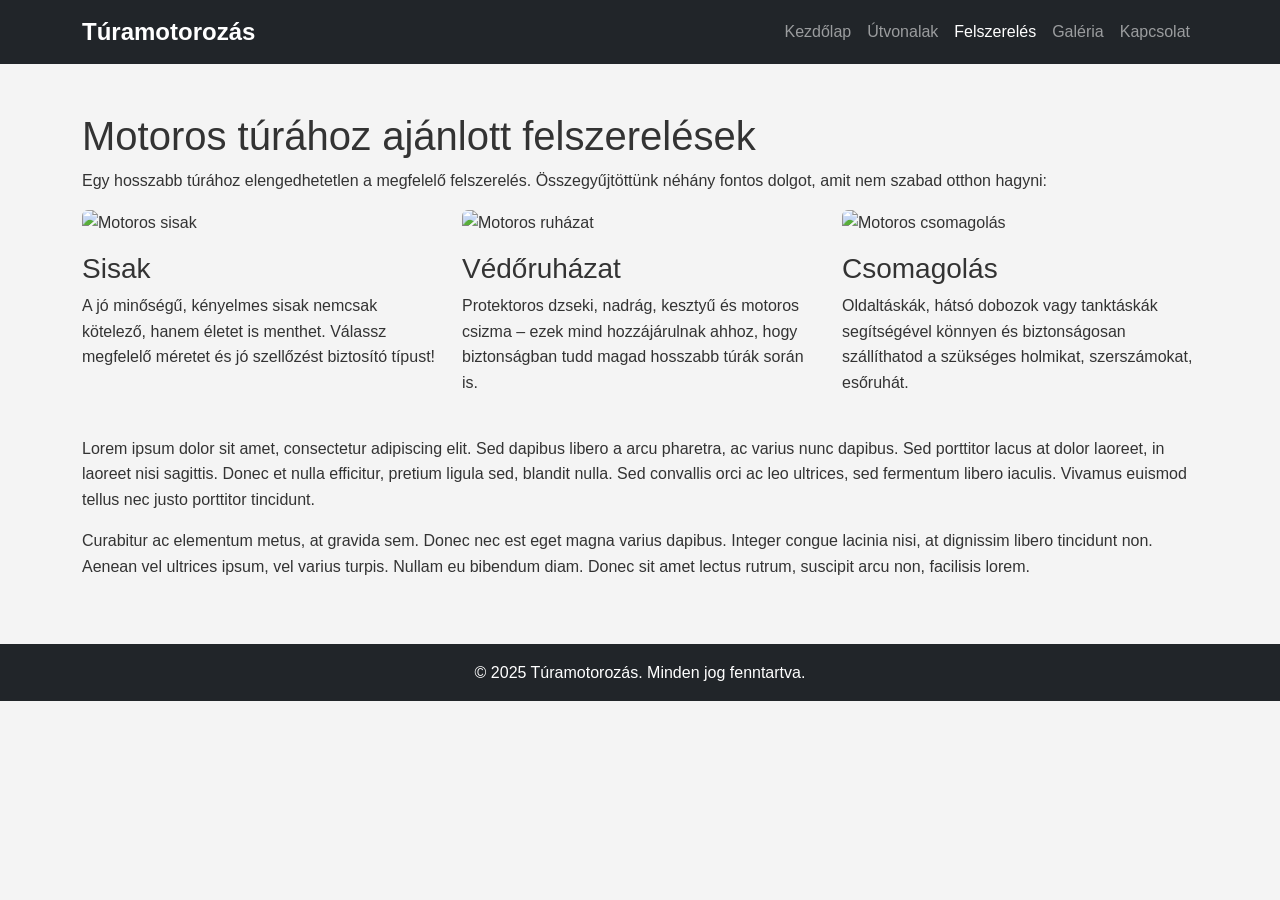
==== felszereles.html @ 1240a507 "alapoldalak" ====
<!DOCTYPE html>
<html lang="hu">
<head>
  <meta charset="UTF-8">
  <meta name="viewport" content="width=device-width, initial-scale=1.0">
  <title>Túramotorozás - Kezdőlap</title>
  <link href="https://cdn.jsdelivr.net/npm/bootstrap@5.3.0/dist/css/bootstrap.min.css" rel="stylesheet">
  <link rel="stylesheet" href="style.css">
</head>
<body>
  <!-- Felső menü -->
  <nav class="navbar navbar-expand-lg navbar-dark bg-dark sticky-top">
    <div class="container">
      <a class="navbar-brand" href="index.html">Túramotorozás</a>
      <button class="navbar-toggler" type="button" data-bs-toggle="collapse" data-bs-target="#navbarNav">
        <span class="navbar-toggler-icon"></span>
      </button>
      <div class="collapse navbar-collapse" id="navbarNav">
        <ul class="navbar-nav ms-auto">
          <li class="nav-item"><a class="nav-link" href="index.html">Kezdőlap</a></li>
          <li class="nav-item"><a class="nav-link" href="utvonalak.html">Útvonalak</a></li>
          <li class="nav-item"><a class="nav-link active" href="felszereles.html">Felszerelés</a></li>
          <li class="nav-item"><a class="nav-link" href="galeria.html">Galéria</a></li>
          <li class="nav-item"><a class="nav-link" href="kapcsolat.html">Kapcsolat</a></li>
        </ul>
      </div>
    </div>
  </nav>

  <div class="container mt-5">
    <h1>Motoros túrához ajánlott felszerelések</h1>
    <p>Egy hosszabb túrához elengedhetetlen a megfelelő felszerelés. Összegyűjtöttünk néhány fontos dolgot, amit nem szabad otthon hagyni:</p>

    <div class="row">
      <div class="col-md-4">
        <img src="images/sisak.jpg" class="img-fluid rounded mb-3" alt="Motoros sisak">
        <h3>Sisak</h3>
        <p>A jó minőségű, kényelmes sisak nemcsak kötelező, hanem életet is menthet. Válassz megfelelő méretet és jó szellőzést biztosító típust!</p>
      </div>
      <div class="col-md-4">
        <img src="images/ruhazat.jpg" class="img-fluid rounded mb-3" alt="Motoros ruházat">
        <h3>Védőruházat</h3>
        <p>Protektoros dzseki, nadrág, kesztyű és motoros csizma – ezek mind hozzájárulnak ahhoz, hogy biztonságban tudd magad hosszabb túrák során is.</p>
      </div>
      <div class="col-md-4">
        <img src="images/csomagolas.jpg" class="img-fluid rounded mb-3" alt="Motoros csomagolás">
        <h3>Csomagolás</h3>
        <p>Oldaltáskák, hátsó dobozok vagy tanktáskák segítségével könnyen és biztonságosan szállíthatod a szükséges holmikat, szerszámokat, esőruhát.</p>
      </div>
    </div>

    <div class="row mt-4">
      <p>Lorem ipsum dolor sit amet, consectetur adipiscing elit. Sed dapibus libero a arcu pharetra, ac varius nunc dapibus. Sed porttitor lacus at dolor laoreet, in laoreet nisi sagittis. Donec et nulla efficitur, pretium ligula sed, blandit nulla. Sed convallis orci ac leo ultrices, sed fermentum libero iaculis. Vivamus euismod tellus nec justo porttitor tincidunt.</p>
      <p>Curabitur ac elementum metus, at gravida sem. Donec nec est eget magna varius dapibus. Integer congue lacinia nisi, at dignissim libero tincidunt non. Aenean vel ultrices ipsum, vel varius turpis. Nullam eu bibendum diam. Donec sit amet lectus rutrum, suscipit arcu non, facilisis lorem.</p>
    </div>
  </div>

  <footer class="bg-dark text-white text-center p-3 mt-5">
    <p>&copy; 2025 Túramotorozás. Minden jog fenntartva.</p>
  </footer>

  <script src="https://cdn.jsdelivr.net/npm/bootstrap@5.3.0/dist/js/bootstrap.bundle.min.js"></script>
</body>
</html>
---- style.css ----
/* Alap stílusok */
body {
    font-family: Arial, sans-serif;
    background-color: #f4f4f4;
    color: #333;
    line-height: 1.6;
  }
  
  .navbar {
    margin-bottom: 30px;
  }
  
  .navbar-brand {
    font-weight: bold;
    font-size: 1.5rem;
  }
  
  footer {
    background-color: #343a40;
    color: white;
    padding: 10px 0;
  }
  
  footer p {
    margin: 0;
  }
  
  /* Képek megjelenése */
  .img-fluid {
    max-width: 100%;
    height: auto;
  }
  
  /* Formázás */
  form .form-control {
    border-radius: 0;
    border: 2px solid #ccc;
    transition: border-color 0.3s ease;
  }
  
  form .form-control:focus {
    border-color: #007bff;
  }
  
  form .btn-primary {
    background-color: #007bff;
    border: none;
    padding: 10px 20px;
    font-size: 1rem;
    cursor: pointer;
    transition: background-color 0.3s ease;
  }
  
  form .btn-primary:hover {
    background-color: #0056b3;
  }
  
  .alert {
    margin-top: 20px;
  }
  
  .alert-success {
    background-color: #28a745;
    color: white;
  }
  
  .alert-danger {
    background-color: #dc3545;
    color: white;
  }
  
  /* Egyedi margó a szövegekhez */
  .mt-5 {
    margin-top: 3rem;
  }
  
  .mt-4 {
    margin-top: 2rem;
  }
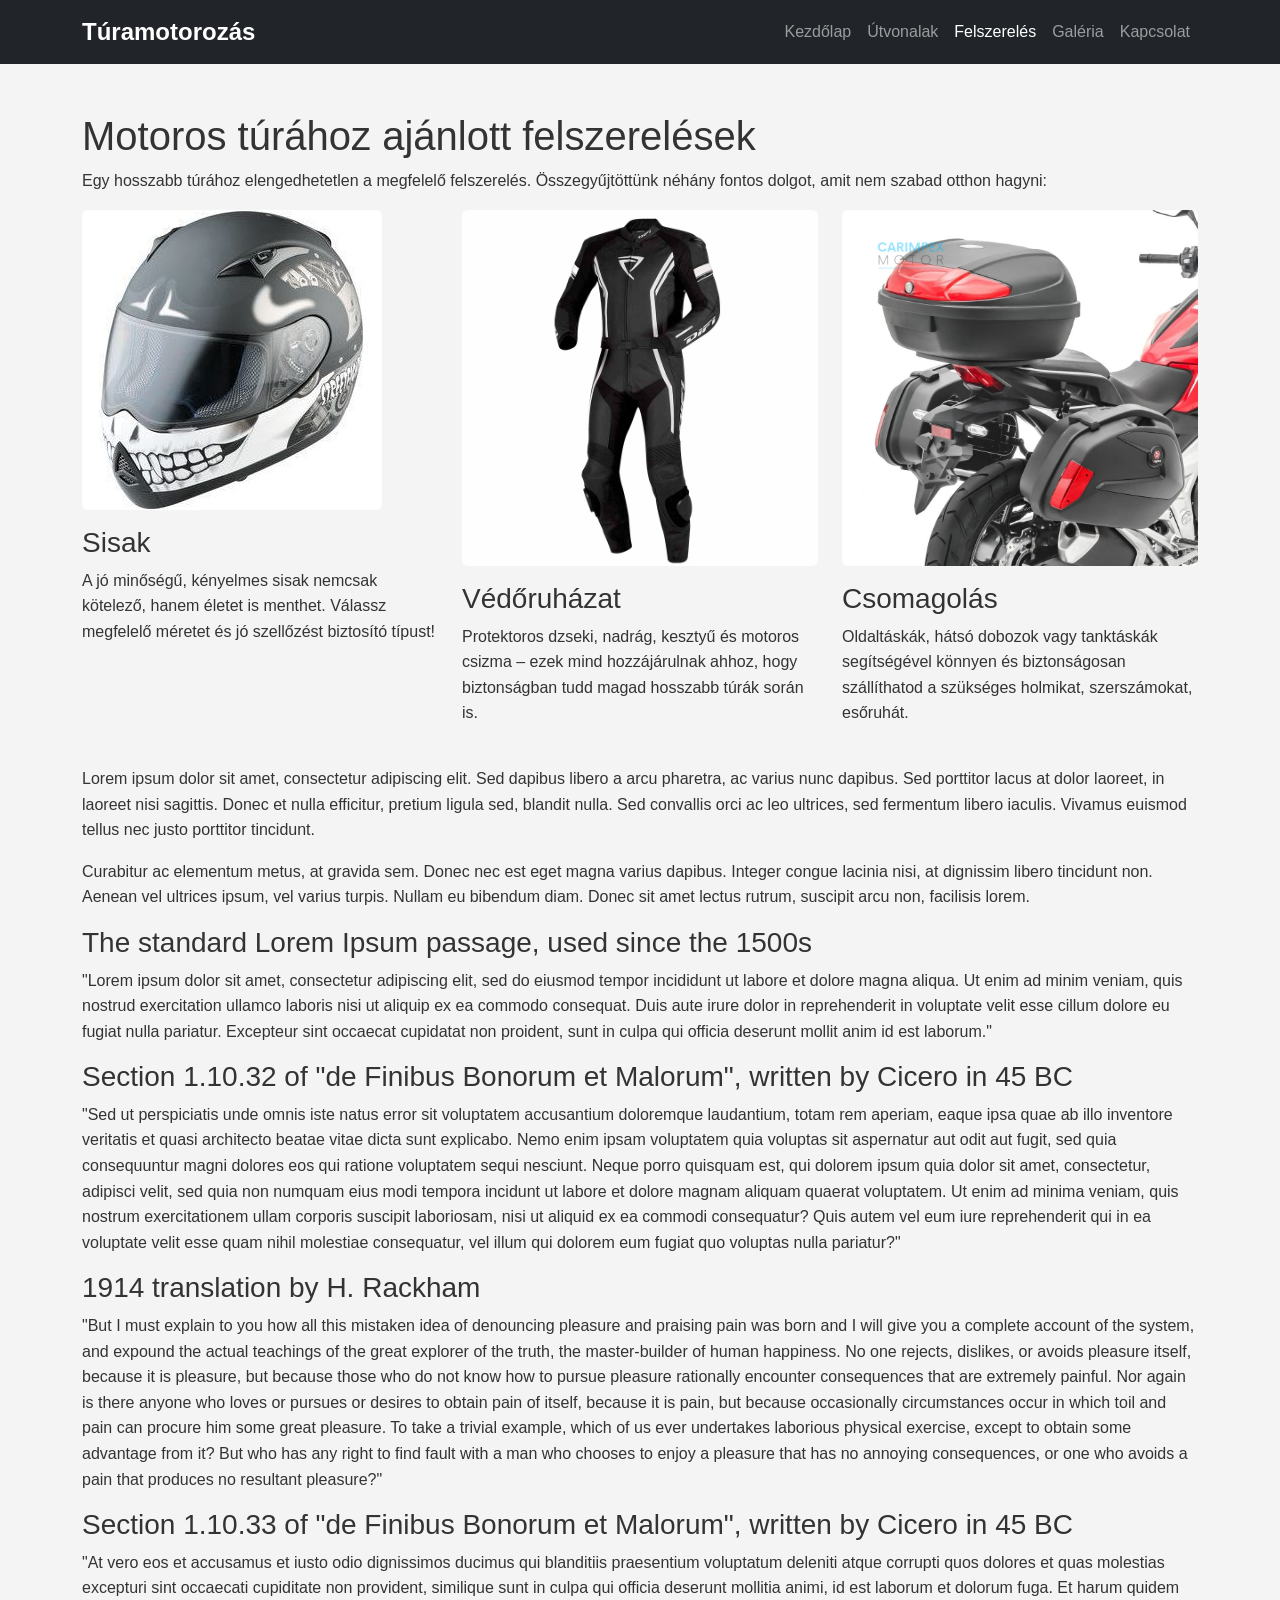
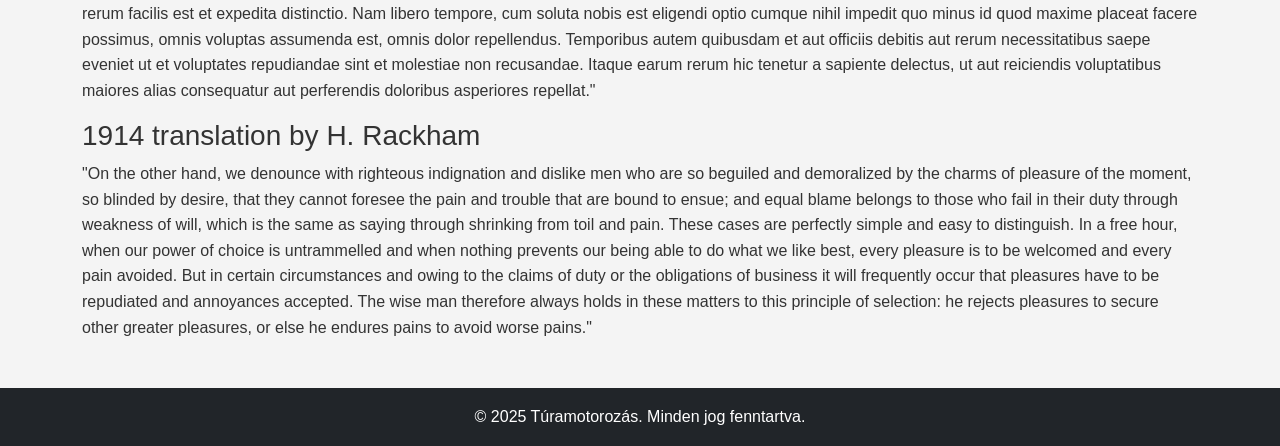
==== commit 0314cb9a: "kepek" ====
--- a/felszereles.html
+++ b/felszereles.html
@@ -33,17 +33,17 @@
 
     <div class="row">
       <div class="col-md-4">
-        <img src="images/sisak.jpg" class="img-fluid rounded mb-3" alt="Motoros sisak">
+        <img src="img/sisak.jpg" class="img-fluid rounded mb-3" alt="Motoros sisak">
         <h3>Sisak</h3>
         <p>A jó minőségű, kényelmes sisak nemcsak kötelező, hanem életet is menthet. Válassz megfelelő méretet és jó szellőzést biztosító típust!</p>
       </div>
       <div class="col-md-4">
-        <img src="images/ruhazat.jpg" class="img-fluid rounded mb-3" alt="Motoros ruházat">
+        <img src="img/ruhazat.jpg" class="img-fluid rounded mb-3" alt="Motoros ruházat">
         <h3>Védőruházat</h3>
         <p>Protektoros dzseki, nadrág, kesztyű és motoros csizma – ezek mind hozzájárulnak ahhoz, hogy biztonságban tudd magad hosszabb túrák során is.</p>
       </div>
       <div class="col-md-4">
-        <img src="images/csomagolas.jpg" class="img-fluid rounded mb-3" alt="Motoros csomagolás">
+        <img src="img/csomagolas.jpg" class="img-fluid rounded mb-3" alt="Motoros csomagolás">
         <h3>Csomagolás</h3>
         <p>Oldaltáskák, hátsó dobozok vagy tanktáskák segítségével könnyen és biztonságosan szállíthatod a szükséges holmikat, szerszámokat, esőruhát.</p>
       </div>
@@ -53,6 +53,18 @@
       <p>Lorem ipsum dolor sit amet, consectetur adipiscing elit. Sed dapibus libero a arcu pharetra, ac varius nunc dapibus. Sed porttitor lacus at dolor laoreet, in laoreet nisi sagittis. Donec et nulla efficitur, pretium ligula sed, blandit nulla. Sed convallis orci ac leo ultrices, sed fermentum libero iaculis. Vivamus euismod tellus nec justo porttitor tincidunt.</p>
       <p>Curabitur ac elementum metus, at gravida sem. Donec nec est eget magna varius dapibus. Integer congue lacinia nisi, at dignissim libero tincidunt non. Aenean vel ultrices ipsum, vel varius turpis. Nullam eu bibendum diam. Donec sit amet lectus rutrum, suscipit arcu non, facilisis lorem.</p>
     </div>
+    <section>
+        <div id="Translation">
+    
+        <h3>The standard Lorem Ipsum passage, used since the 1500s</h3><p>"Lorem ipsum dolor sit amet, consectetur adipiscing elit, sed do eiusmod tempor incididunt ut labore et dolore magna aliqua. Ut enim ad minim veniam, quis nostrud exercitation ullamco laboris nisi ut aliquip ex ea commodo consequat. Duis aute irure dolor in reprehenderit in voluptate velit esse cillum dolore eu fugiat nulla pariatur. Excepteur sint occaecat cupidatat non proident, sunt in culpa qui officia deserunt mollit anim id est laborum."</p><h3>Section 1.10.32 of "de Finibus Bonorum et Malorum", written by Cicero in 45 BC</h3><p>"Sed ut perspiciatis unde omnis iste natus error sit voluptatem accusantium doloremque laudantium, totam rem aperiam, eaque ipsa quae ab illo inventore veritatis et quasi architecto beatae vitae dicta sunt explicabo. Nemo enim ipsam voluptatem quia voluptas sit aspernatur aut odit aut fugit, sed quia consequuntur magni dolores eos qui ratione voluptatem sequi nesciunt. Neque porro quisquam est, qui dolorem ipsum quia dolor sit amet, consectetur, adipisci velit, sed quia non numquam eius modi tempora incidunt ut labore et dolore magnam aliquam quaerat voluptatem. Ut enim ad minima veniam, quis nostrum exercitationem ullam corporis suscipit laboriosam, nisi ut aliquid ex ea commodi consequatur? Quis autem vel eum iure reprehenderit qui in ea voluptate velit esse quam nihil molestiae consequatur, vel illum qui dolorem eum fugiat quo voluptas nulla pariatur?"</p>
+        <h3>1914 translation by H. Rackham</h3>
+        <p>"But I must explain to you how all this mistaken idea of denouncing pleasure and praising pain was born and I will give you a complete account of the system, and expound the actual teachings of the great explorer of the truth, the master-builder of human happiness. No one rejects, dislikes, or avoids pleasure itself, because it is pleasure, but because those who do not know how to pursue pleasure rationally encounter consequences that are extremely painful. Nor again is there anyone who loves or pursues or desires to obtain pain of itself, because it is pain, but because occasionally circumstances occur in which toil and pain can procure him some great pleasure. To take a trivial example, which of us ever undertakes laborious physical exercise, except to obtain some advantage from it? But who has any right to find fault with a man who chooses to enjoy a pleasure that has no annoying consequences, or one who avoids a pain that produces no resultant pleasure?"</p>
+        <h3>Section 1.10.33 of "de Finibus Bonorum et Malorum", written by Cicero in 45 BC</h3>
+        <p>"At vero eos et accusamus et iusto odio dignissimos ducimus qui blanditiis praesentium voluptatum deleniti atque corrupti quos dolores et quas molestias excepturi sint occaecati cupiditate non provident, similique sunt in culpa qui officia deserunt mollitia animi, id est laborum et dolorum fuga. Et harum quidem rerum facilis est et expedita distinctio. Nam libero tempore, cum soluta nobis est eligendi optio cumque nihil impedit quo minus id quod maxime placeat facere possimus, omnis voluptas assumenda est, omnis dolor repellendus. Temporibus autem quibusdam et aut officiis debitis aut rerum necessitatibus saepe eveniet ut et voluptates repudiandae sint et molestiae non recusandae. Itaque earum rerum hic tenetur a sapiente delectus, ut aut reiciendis voluptatibus maiores alias consequatur aut perferendis doloribus asperiores repellat."</p>
+        <h3>1914 translation by H. Rackham</h3>
+        <p>"On the other hand, we denounce with righteous indignation and dislike men who are so beguiled and demoralized by the charms of pleasure of the moment, so blinded by desire, that they cannot foresee the pain and trouble that are bound to ensue; and equal blame belongs to those who fail in their duty through weakness of will, which is the same as saying through shrinking from toil and pain. These cases are perfectly simple and easy to distinguish. In a free hour, when our power of choice is untrammelled and when nothing prevents our being able to do what we like best, every pleasure is to be welcomed and every pain avoided. But in certain circumstances and owing to the claims of duty or the obligations of business it will frequently occur that pleasures have to be repudiated and annoyances accepted. The wise man therefore always holds in these matters to this principle of selection: he rejects pleasures to secure other greater pleasures, or else he endures pains to avoid worse pains."</p>
+        </div>
+        </section>
   </div>
 
   <footer class="bg-dark text-white text-center p-3 mt-5">
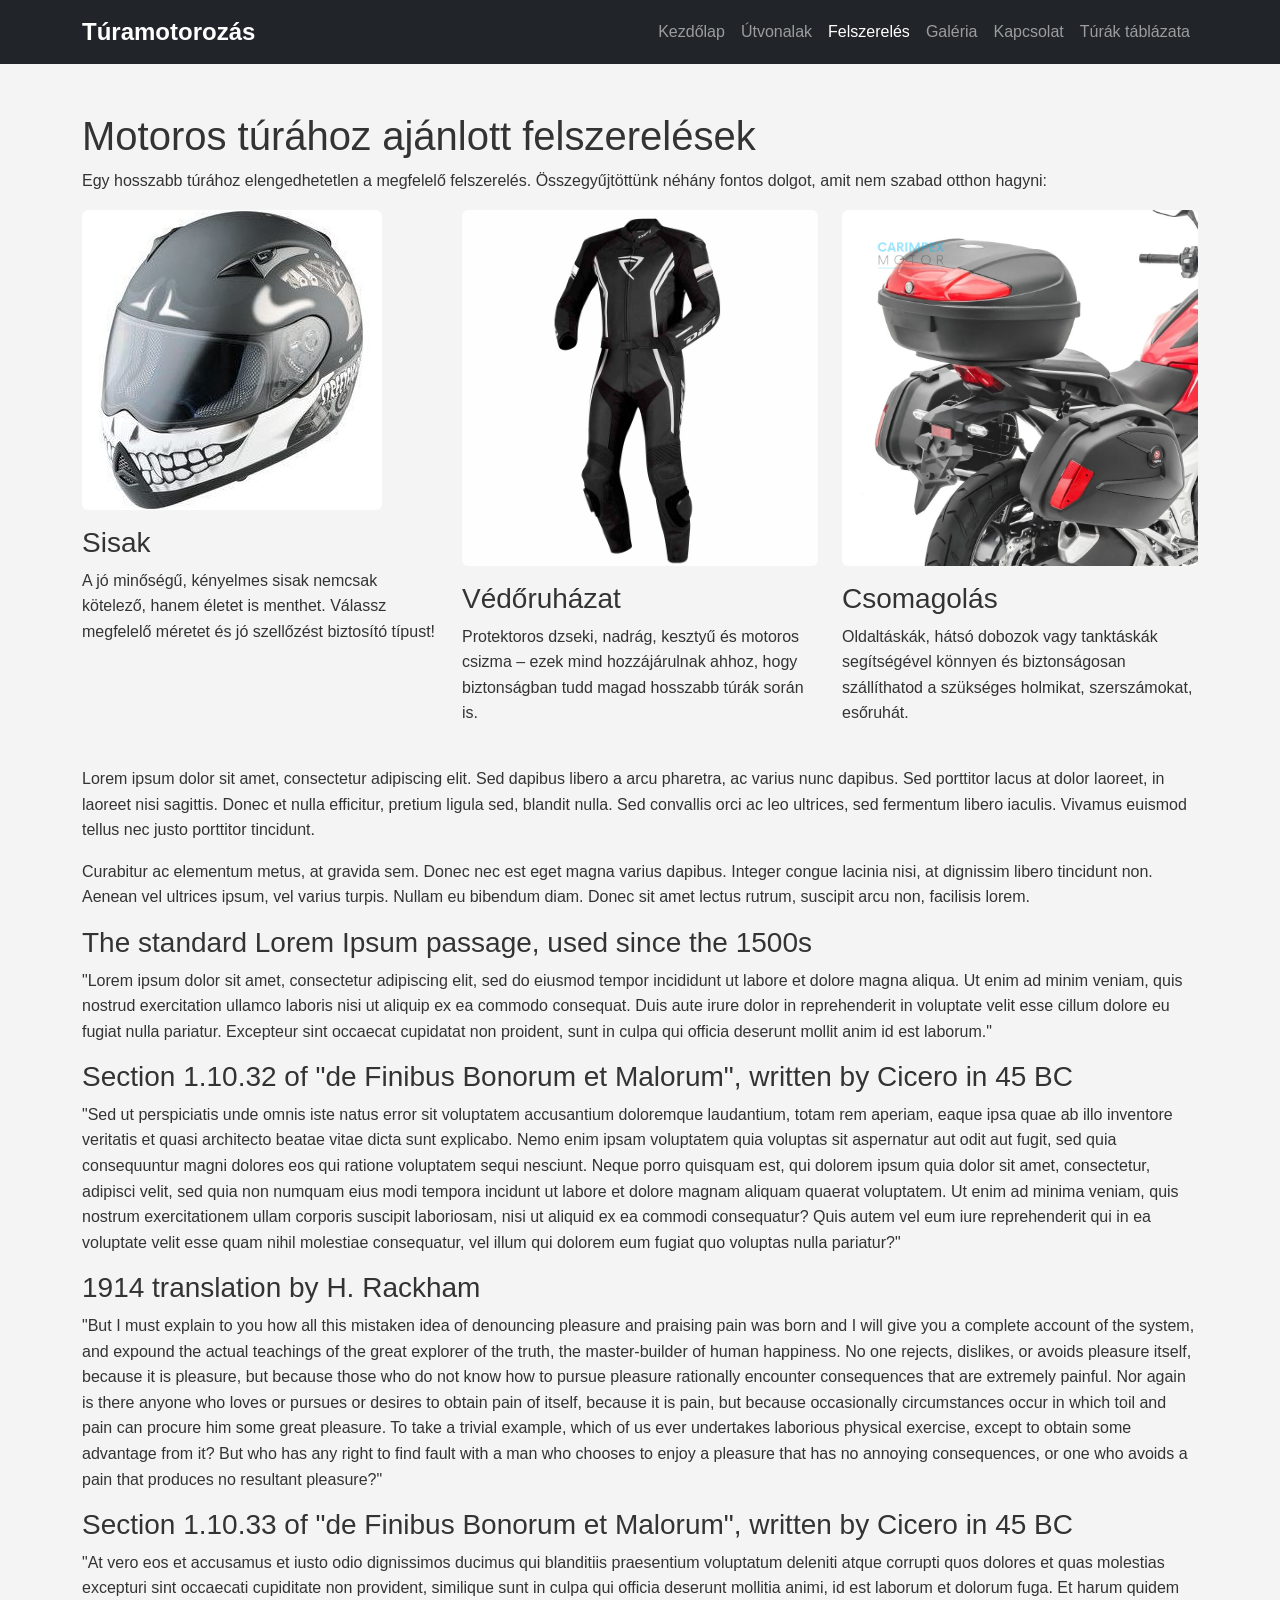
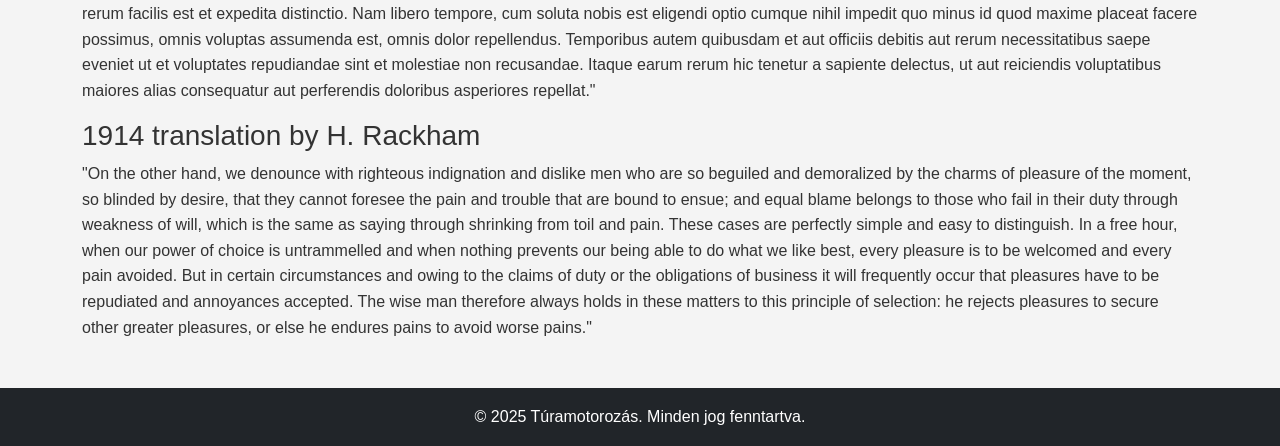
==== commit 631d4c7b: "táblázattal" ====
--- a/felszereles.html
+++ b/felszereles.html
@@ -22,6 +22,7 @@
           <li class="nav-item"><a class="nav-link active" href="felszereles.html">Felszerelés</a></li>
           <li class="nav-item"><a class="nav-link" href="galeria.html">Galéria</a></li>
           <li class="nav-item"><a class="nav-link" href="kapcsolat.html">Kapcsolat</a></li>
+          <li class="nav-item"><a class="nav-link" href="tablazat.html">Túrák táblázata</a></li>
         </ul>
       </div>
     </div>
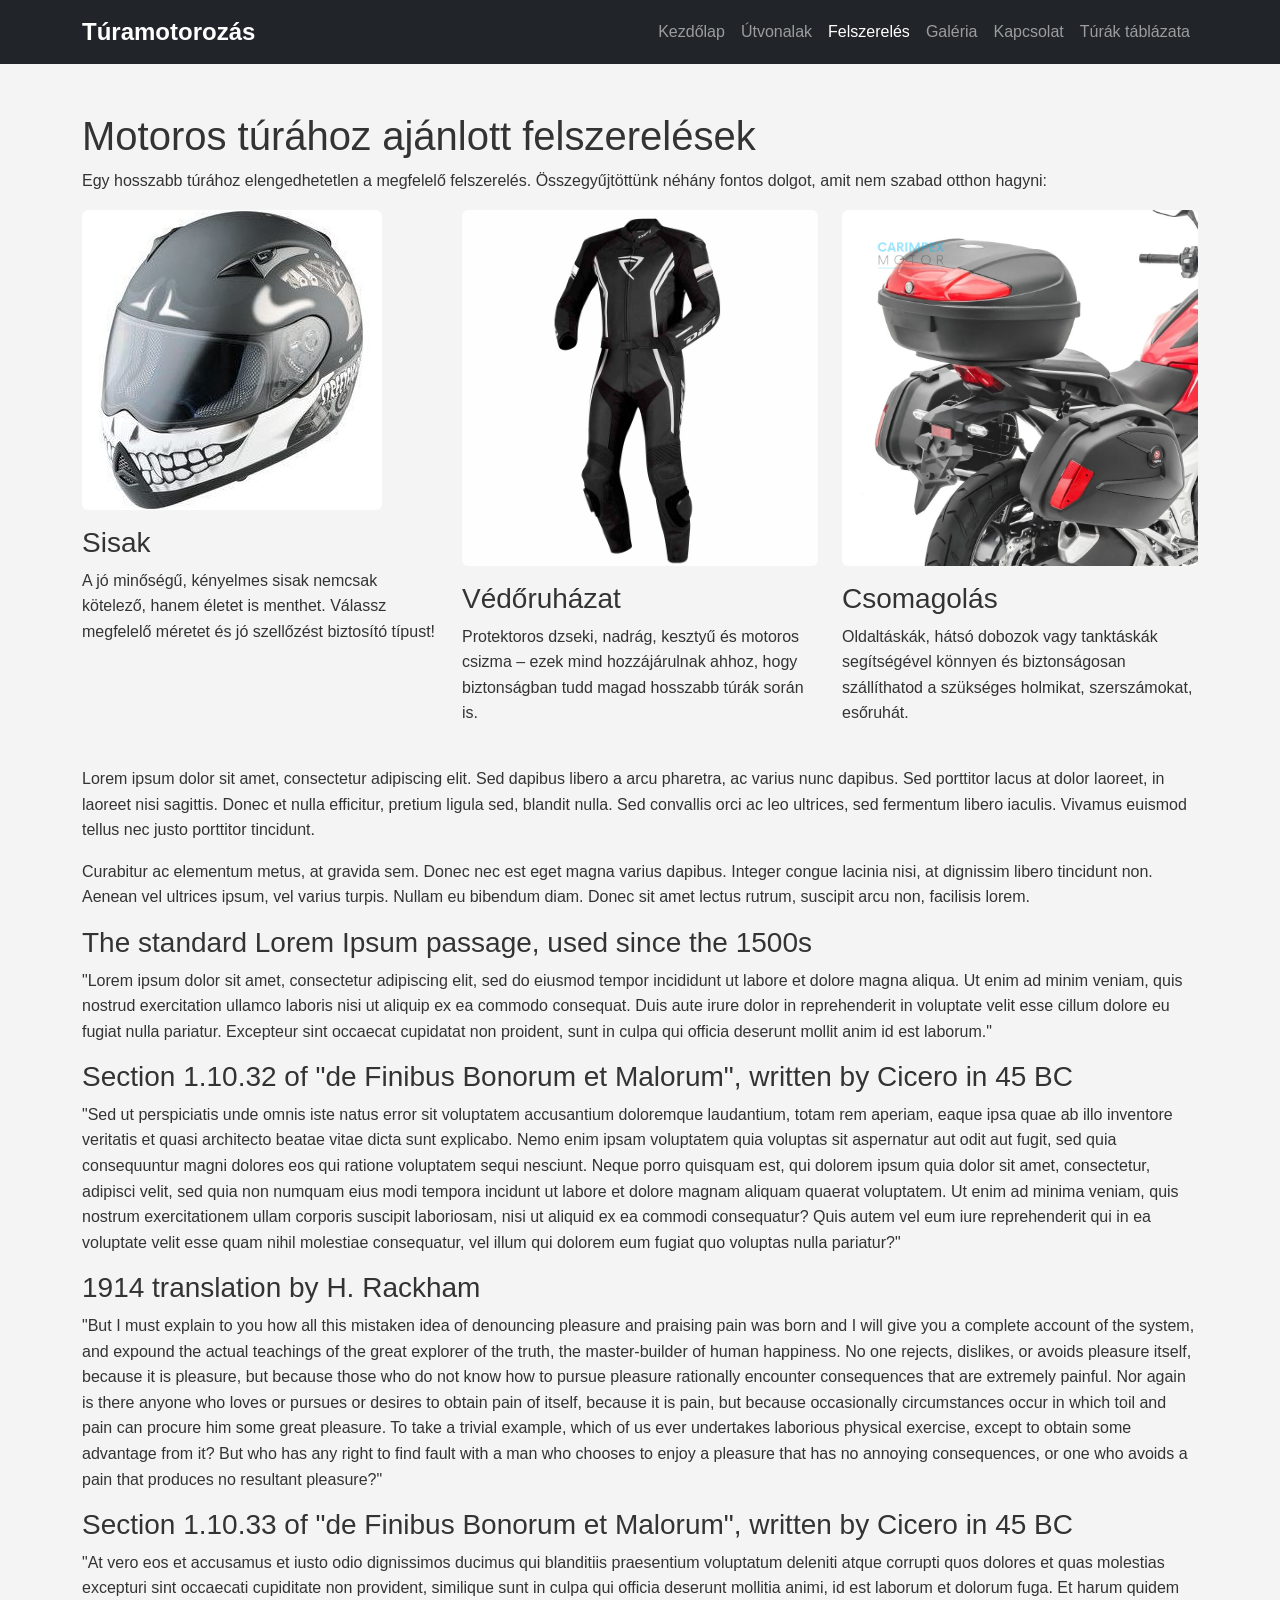
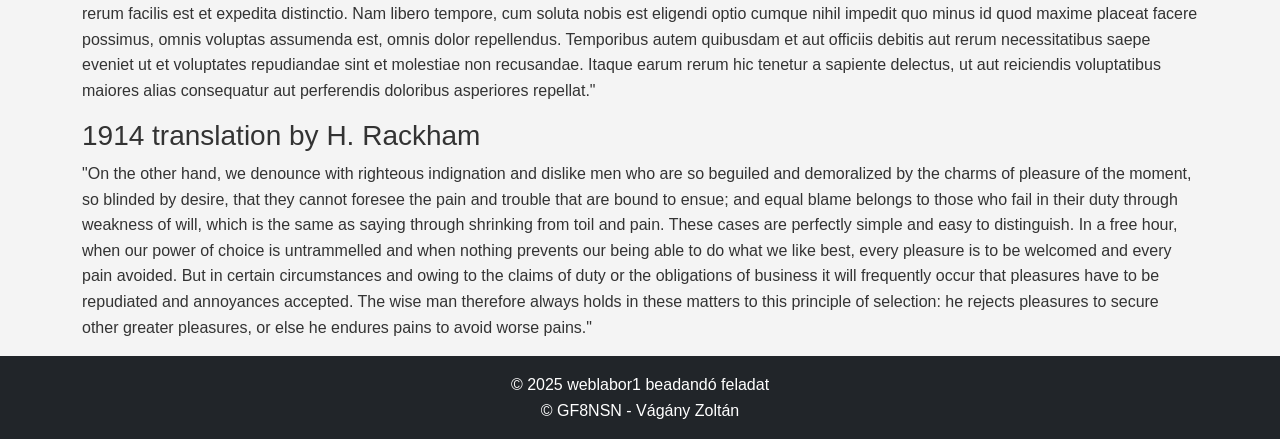
==== commit 362acb93: "kozel_a_vege" ====
--- a/felszereles.html
+++ b/felszereles.html
@@ -68,8 +68,9 @@
         </section>
   </div>
 
-  <footer class="bg-dark text-white text-center p-3 mt-5">
-    <p>&copy; 2025 Túramotorozás. Minden jog fenntartva.</p>
+  <footer class="bg-dark text-center text-white py-3">
+    <p>&copy; 2025 weblabor1 beadandó feladat</p>
+    <p>&copy; GF8NSN - Vágány Zoltán</p>
   </footer>
 
   <script src="https://cdn.jsdelivr.net/npm/bootstrap@5.3.0/dist/js/bootstrap.bundle.min.js"></script>
